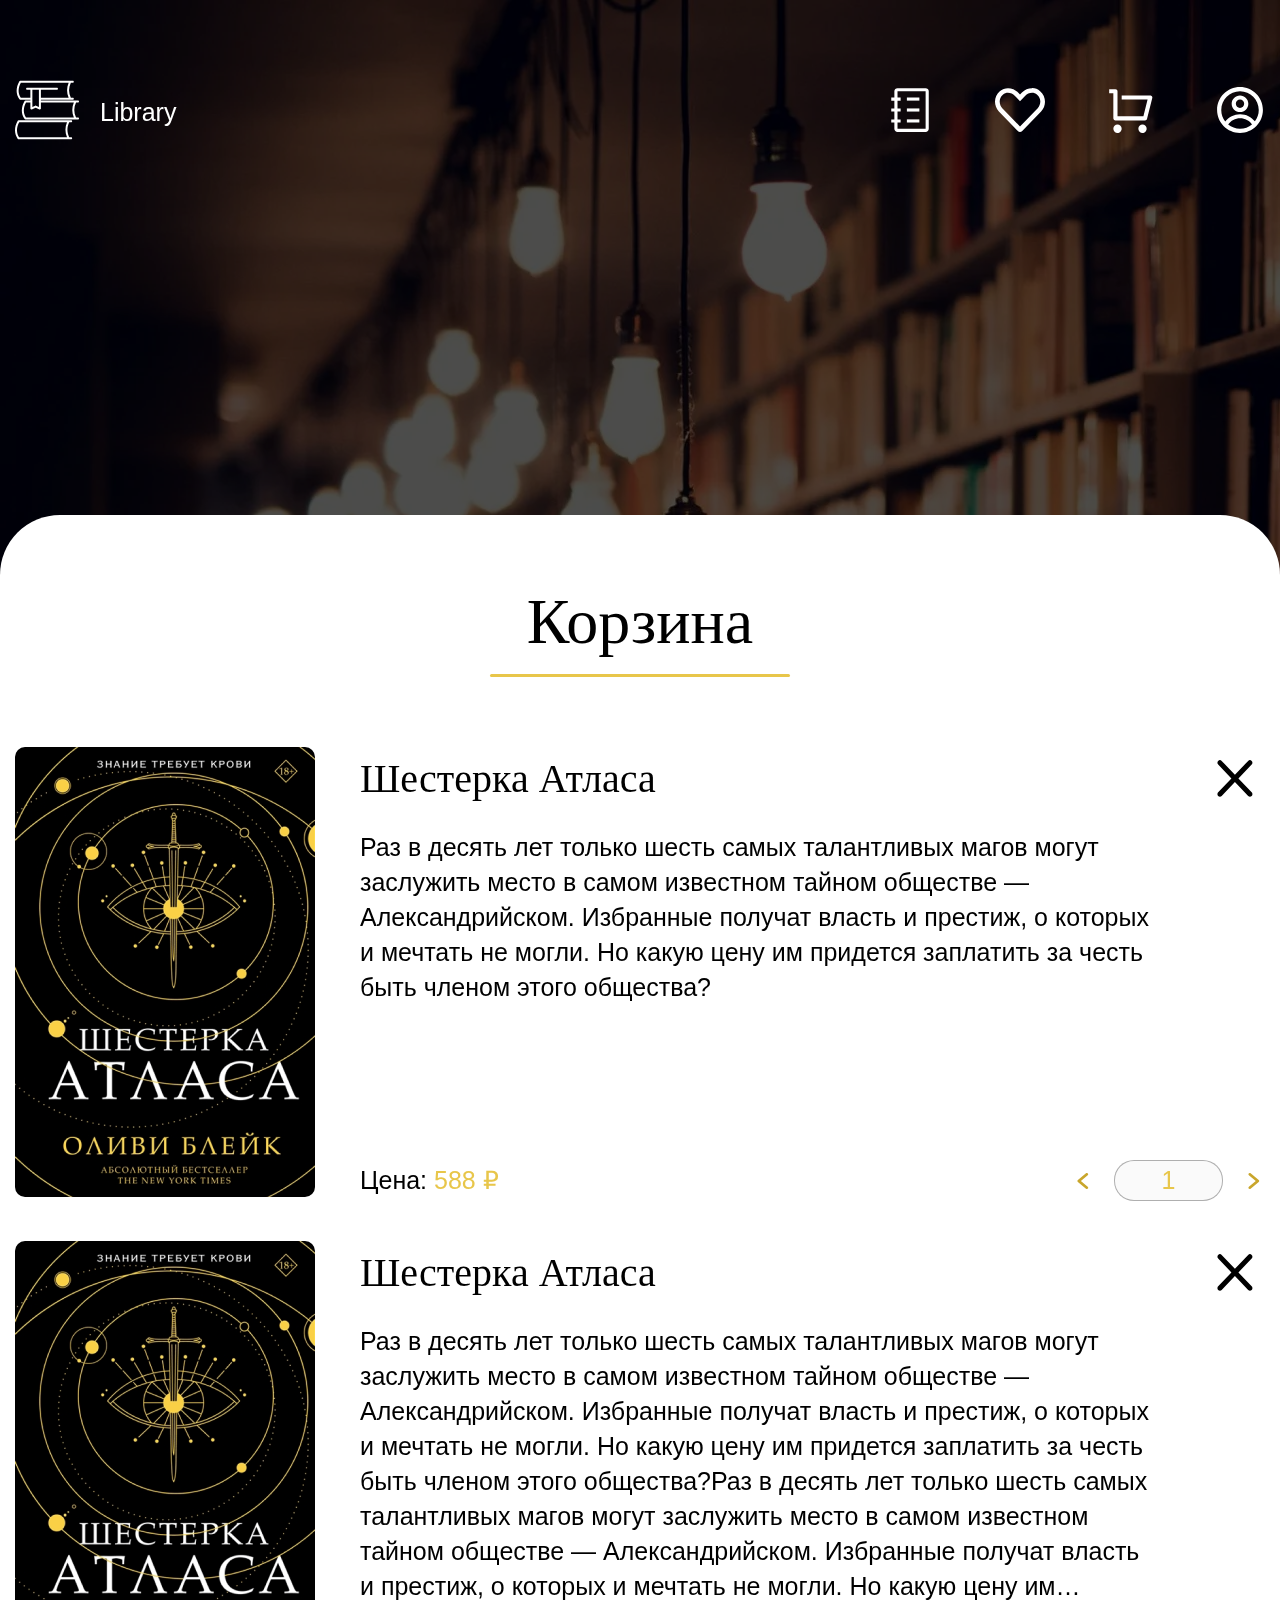
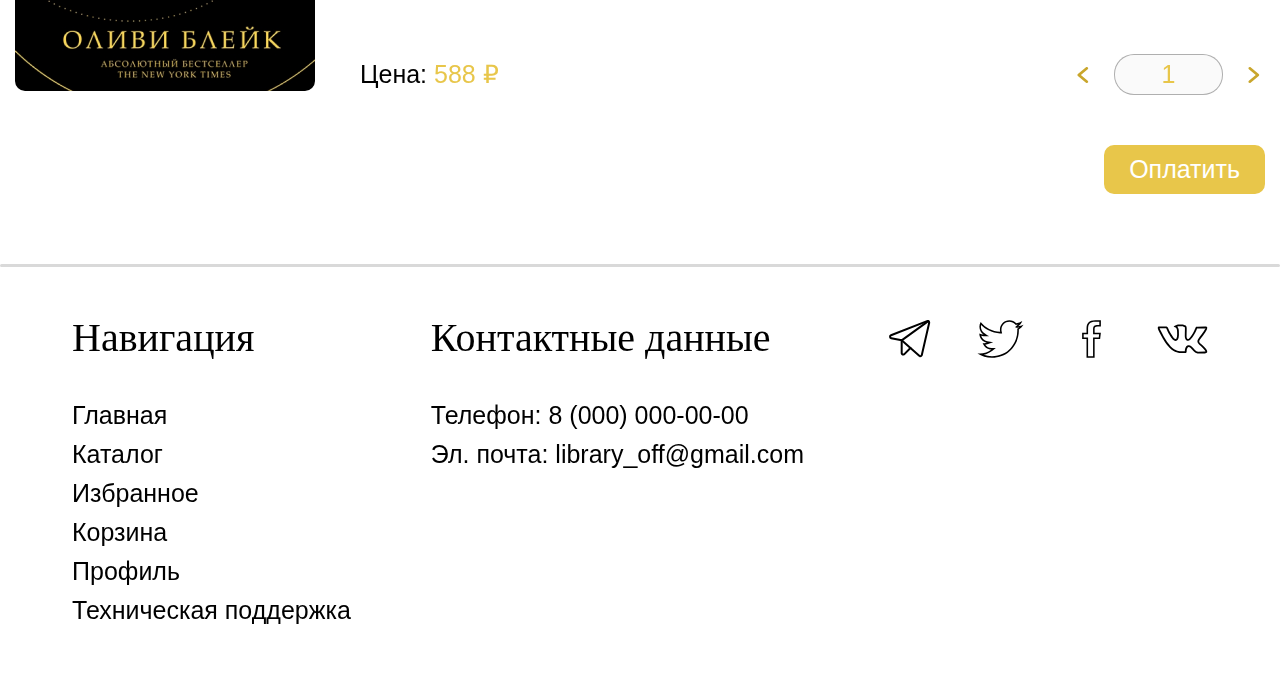
==== cart.html @ 10ec5bc6 "cart page completed" ====
<!doctype html>
<html lang="ru">
<head>
  <meta charset="UTF-8">
  <meta name="viewport"
        content="width=device-width, user-scalable=no, initial-scale=1.0, maximum-scale=1.0, minimum-scale=1.0">
  <meta http-equiv="X-UA-Compatible" content="ie=edge">
  <link rel="stylesheet" href="styles/global.css">
  <link rel="stylesheet" href="styles/pages/cart.css">
  <script src="scripts/quantity.js" defer></script>
  <script src="scripts/input-element.js" defer></script>
  <script src="scripts/popup.js" defer></script>
  <title>Библиотека - Корзина</title>
</head>
<body>
<div class="wrapper">
  <div class="popup" data-popup id="payment-confirm">
    <div class="popup-content" data-popup-content>
      <form action="cart.html" class="cart-payment-form _form" data-form>
        <h2 class="cart-payment-form__title _form-title">Код подтверждения</h2>
        <div class="cart-payment-form-inputs _form-inputs">
          <div class="input-element" data-input-element>
            <div class="input-element-input">
              <label for="confirm-cod">Код подтверждения</label>
              <input type="text" id="confirm-cod" name="confirm-cod" required
                     pattern="\d{6,6}" data-input-element-input
                     title="Код подтверждения (код состоит из 6 цифр)">
            </div>
          </div>

        </div>

        <div class="cart-payment-form-controls _form-controls">
          <button type="submit" class="_yellow-button" title="Оплатить">Оплатить</button>
        </div>
      </form>
    </div>
  </div>
  <div class="popup" data-popup id="payment">
    <div class="popup-content" data-popup-content>
      <form action="cart.html" class="cart-payment-form _form" data-form>
        <h2 class="cart-payment-form__title _form-title">Оплата</h2>
        <div class="cart-payment-form-inputs _form-inputs">
          <div class="input-element" data-input-element>
            <div class="input-element-input">
              <label for="cart-number">Номер карты</label>
              <input type="text" id="cart-number" name="cart-number" required
                     pattern="\d{4,4}\s\d{4,4}\s\d{4,4}\s\d{4,4}" data-input-element-input
                     title="Номер карты (формат 1234 1234 1234 1234)">
            </div>
          </div>
          <div class="_form-inputs-group">
            <div class="input-element" data-input-element>
              <div class="input-element-input">
                <label for="CVV/CVC">CVV</label>
                <input type="text" id="CVV/CVC" pattern="\d{3,3}" required name="CVV/CVC" data-input-element-input
                       title="CVV (код состоит из 3 цифр)">
              </div>
            </div>
            <div class="input-element" data-input-element>
              <div class="input-element-input">
                <label for="expires-date">ММ/ГГ</label>
                <input type="text" id="expires-date" pattern="\d{2,2}\/\d{2,4}" required name="expires-date"
                       data-input-element-input title="ММ/ГГ">
              </div>
            </div>
          </div>
        </div>
        <div class="cart-payment-form-checkboxes _form-checkboxes">
          <div class="checkbox-element">
            <label for="save-payment-data" class="checkbox-element-label" title="Сохранить данные карты">
              <input type="checkbox" id="save-payment-data" name="save-payment-data">
              <span class="checkbox-element-icon">
                    <svg width="20" height="20" viewBox="0 0 20 20" fill="none" xmlns="http://www.w3.org/2000/svg"><path
                      d="M16.6666 5L7.49992 14.1667L3.33325 10" stroke="white" stroke-width="2" stroke-linecap="round"
                      stroke-linejoin="round"/>
                    </svg>
                  </span>
              <i>Сохранить данные карты</i>
            </label>
          </div>
        </div>
        <div class="cart-payment-form-controls _form-controls">
          <button type="button" class="_yellow-button" title="Оплатить" data-popup-button="payment-confirm">Оплатить
          </button>
        </div>
      </form>
    </div>
  </div>
  <div class="responsive-background-image">
    <picture>
      <source srcset="assets/img/background-image.webp" type="image/webp"></source>
      <img src="assets/img/background-image.jpg" alt="Фоновое изображение">
    </picture>
  </div>
  <header class="header">
    <div class="header__wrapper _container">
      <a href="index.html" class="header-logo" title="Вернуться на главную">
        <div class="header-logo__icon">
          <svg width="64" height="60" viewBox="0 0 64 60" fill="none" xmlns="http://www.w3.org/2000/svg">
            <path
              d="M62.9994 37.4741H61.0426C58.6896 32.4301 58.6893 27.5068 61.0426 22.4282H62.9994C63.5521 22.4282 63.9994 21.9804 63.9994 21.4282C63.9994 20.8759 63.5521 20.4282 62.9994 20.4282H25.8978V19.685H57.8031C58.3558 19.685 58.8031 19.2373 58.8031 18.685C58.8031 18.1328 58.3558 17.685 57.8031 17.685H55.8463C53.493 12.6413 53.494 7.71854 55.8466 2.63864H57.8031C58.3558 2.63864 58.8031 2.19094 58.8031 1.63864C58.8031 1.08644 58.3558 0.638641 57.8031 0.638641H5.24449C4.88119 0.638641 4.54629 0.835941 4.36949 1.15384C0.736694 7.70894 0.752294 13.7949 4.41441 19.2431C4.59999 19.5195 4.91149 19.685 5.24449 19.685H15.3744V20.4282H10.4408C10.0775 20.4282 9.74259 20.6254 9.56579 20.9433C5.93199 27.498 5.94759 33.5839 9.61069 39.0322C9.79629 39.3085 10.1078 39.4741 10.4408 39.4741H62.9994C63.5521 39.4741 63.9994 39.0263 63.9994 38.4741C63.9994 37.9218 63.5521 37.4741 62.9994 37.4741ZM17.3744 9.64354H23.8978V26.9794L21.0492 25.6879C20.7855 25.5688 20.4867 25.5688 20.223 25.6879L17.3744 26.9794V9.64354ZM5.78749 17.685C2.91249 13.1084 2.93009 8.17624 5.84119 2.63864H53.663C51.578 7.65034 51.5768 12.7028 53.66 17.685H25.8978V9.64354H41.9437C42.4965 9.64354 42.9437 9.19584 42.9437 8.64354C42.9437 8.09134 42.4965 7.64354 41.9437 7.64354H12.1127C11.5599 7.64354 11.1127 8.09134 11.1127 8.64354C11.1127 9.19584 11.5599 9.64354 12.1127 9.64354H15.3744V17.685H5.78749ZM11.0375 22.4282H15.3744V28.5307C15.3744 28.8706 15.5472 29.187 15.8324 29.371C16.1185 29.5556 16.4789 29.5825 16.7875 29.4414L20.6361 27.6967L24.4847 29.4414C24.6166 29.5014 24.7572 29.5307 24.8978 29.5307C25.0873 29.5307 25.2758 29.477 25.4398 29.371C25.725 29.187 25.8978 28.8706 25.8978 28.5307V22.4282H58.859C56.7733 27.4389 56.7728 32.4912 58.8566 37.4741H10.9828C8.10779 32.8974 8.12541 27.9658 11.0375 22.4282Z"
              fill="white"/>
            <path
              d="M54.192 42.3154H56.1488C56.7015 42.3154 57.1488 41.8676 57.1488 41.3154C57.1488 40.7631 56.7015 40.3154 56.1488 40.3154H3.59019C3.22689 40.3154 2.89199 40.5126 2.71519 40.8305C-0.919511 47.3852 -0.903911 53.4711 2.76009 58.9194C2.94669 59.1958 3.25719 59.3613 3.59019 59.3613H56.1488C56.7015 59.3613 57.1488 58.9135 57.1488 58.3613C57.1488 57.809 56.7015 57.3613 56.1488 57.3613H54.192C51.839 52.3168 51.8388 47.394 54.192 42.3154ZM4.13219 57.3613C1.25619 52.7846 1.27379 47.8525 4.18689 42.3154H52.0084C49.9227 47.3261 49.9225 52.3781 52.006 57.3613H4.13219Z"
              fill="white"/>
          </svg>
        </div>
        <span>Library</span>
      </a>
      <nav class="header-nav">
        <ul class="header-nav-list">
          <li class="header-nav-list-item">
            <a href="catalog.html" class="header-nav-list-item-link" title="Каталог">
              <svg width="50" height="50" viewBox="0 0 50 50" fill="none" xmlns="http://www.w3.org/2000/svg">
                <g clip-path="url(#clip0_53_85)">
                  <path
                    d="M40.625 3.125H12.5C11.6712 3.125 10.8763 3.45424 10.2903 4.04029C9.70424 4.62634 9.375 5.4212 9.375 6.25V12.5H6.25V15.625H9.375V23.4375H6.25V26.5625H9.375V34.375H6.25V37.5H9.375V43.75C9.375 44.5788 9.70424 45.3737 10.2903 45.9597C10.8763 46.5458 11.6712 46.875 12.5 46.875H40.625C41.4538 46.875 42.2487 46.5458 42.8347 45.9597C43.4208 45.3737 43.75 44.5788 43.75 43.75V6.25C43.75 5.4212 43.4208 4.62634 42.8347 4.04029C42.2487 3.45424 41.4538 3.125 40.625 3.125ZM40.625 43.75H12.5V37.5H15.625V34.375H12.5V26.5625H15.625V23.4375H12.5V15.625H15.625V12.5H12.5V6.25H40.625V43.75Z"
                    fill="white"/>
                  <path d="M34.375 12.5H21.875V15.625H34.375V12.5Z" fill="white"/>
                  <path d="M34.375 23.4375H21.875V26.5625H34.375V23.4375Z" fill="white"/>
                  <path d="M34.375 34.375H21.875V37.5H34.375V34.375Z" fill="white"/>
                </g>
                <defs>
                  <clipPath id="clip0_53_85">
                    <rect width="50" height="50" fill="white"/>
                  </clipPath>
                </defs>
              </svg>
            </a>
            <div class="header-nav-list-item-title">Каталог</div>
          </li>
          <li class="header-nav-list-item">
            <a href="favorite.html" class="header-nav-list-item-link" title="Избранное">
              <svg width="50" height="50" viewBox="0 0 50 50" fill="none" xmlns="http://www.w3.org/2000/svg">
                <g clip-path="url(#clip0_54_91)">
                  <path
                    d="M45.127 6.13868C42.8516 4.09375 39.9317 3.03711 36.9824 3.125C33.3213 3.125 29.626 4.62891 26.9238 7.41993L25 9.39942L23.0762 7.41993C20.3711 4.62891 16.6797 3.125 13.0176 3.125C10.0684 3.125 7.15139 4.09473 4.78908 6.13868C-1.27928 11.3916 -1.58299 20.7578 3.88771 26.4121L22.7549 45.9141C23.3789 46.5527 24.1797 46.875 24.9903 46.875C25.8039 46.875 26.6201 46.556 27.2373 45.9176L46.0947 26.4156C51.5821 20.752 51.2793 11.3867 45.127 6.13868ZM42.7344 23.1543L25 41.4941L7.25978 23.1543C4.11135 19.9023 3.36525 13.4863 7.85744 9.68262C11.7539 6.30958 17.0947 7.97364 19.7129 10.6758L25.0029 16.1367L30.292 10.6758C32.8721 8.0127 38.2276 6.292 42.1475 9.68262C46.5918 13.5352 45.9473 19.834 42.7344 23.1543Z"
                    fill="white"/>
                </g>
                <defs>
                  <clipPath id="clip0_54_91">
                    <rect width="50" height="50" fill="white"/>
                  </clipPath>
                </defs>
              </svg>
            </a>
            <div class="header-nav-list-item-title">Избранное</div>
          </li>
          <li class="header-nav-list-item">
            <a href="cart.html" class="header-nav-list-item-link" title="Корзина">
              <svg width="50" height="50" viewBox="0 0 50 50" fill="none" xmlns="http://www.w3.org/2000/svg">
                <g clip-path="url(#clip0_53_81)">
                  <path
                    d="M8.33329 33.3333V8.33332H4.16663V4.16666H10.4166C10.9692 4.16666 11.4991 4.38615 11.8898 4.77685C12.2805 5.16755 12.5 5.69746 12.5 6.24999V31.25H38.4125L42.5791 14.5833H16.6666V10.4167H45.25C45.5666 10.4167 45.8792 10.4889 46.1637 10.6278C46.4483 10.7667 46.6975 10.9686 46.8923 11.2183C47.0872 11.468 47.2225 11.7587 47.2881 12.0686C47.3537 12.3784 47.3478 12.6991 47.2708 13.0062L42.0625 33.8396C41.9496 34.2901 41.6894 34.69 41.3233 34.9757C40.9572 35.2614 40.5061 35.4166 40.0416 35.4167H10.4166C9.86409 35.4167 9.33419 35.1972 8.94349 34.8065C8.55279 34.4158 8.33329 33.8859 8.33329 33.3333ZM12.5 47.9167C11.3949 47.9167 10.3351 47.4777 9.55368 46.6963C8.77228 45.9149 8.33329 44.8551 8.33329 43.75C8.33329 42.6449 8.77228 41.5851 9.55368 40.8037C10.3351 40.0223 11.3949 39.5833 12.5 39.5833C13.605 39.5833 14.6648 40.0223 15.4462 40.8037C16.2276 41.5851 16.6666 42.6449 16.6666 43.75C16.6666 44.8551 16.2276 45.9149 15.4462 46.6963C14.6648 47.4777 13.605 47.9167 12.5 47.9167ZM37.5 47.9167C36.3949 47.9167 35.3351 47.4777 34.5537 46.6963C33.7723 45.9149 33.3333 44.8551 33.3333 43.75C33.3333 42.6449 33.7723 41.5851 34.5537 40.8037C35.3351 40.0223 36.3949 39.5833 37.5 39.5833C38.605 39.5833 39.6648 40.0223 40.4462 40.8037C41.2276 41.5851 41.6666 42.6449 41.6666 43.75C41.6666 44.8551 41.2276 45.9149 40.4462 46.6963C39.6648 47.4777 38.605 47.9167 37.5 47.9167Z"
                    fill="white"/>
                </g>
                <defs>
                  <clipPath id="clip0_53_81">
                    <rect width="50" height="50" fill="white"/>
                  </clipPath>
                </defs>
              </svg>

            </a>
            <div class="header-nav-list-item-title">Корзина</div>
          </li>
          <li class="header-nav-list-item">
            <a href="profile.html" class="header-nav-list-item-link" title="Профиль">
              <svg width="50" height="50" viewBox="0 0 50 50" fill="none" xmlns="http://www.w3.org/2000/svg">
                <path fill-rule="evenodd" clip-rule="evenodd"
                      d="M33.3333 18.75C33.3333 23.3523 29.6023 27.0833 25 27.0833C20.3976 27.0833 16.6666 23.3523 16.6666 18.75C16.6666 14.1476 20.3976 10.4167 25 10.4167C29.6023 10.4167 33.3333 14.1476 33.3333 18.75ZM29.1666 18.75C29.1666 21.0512 27.3012 22.9167 25 22.9167C22.6987 22.9167 20.8333 21.0512 20.8333 18.75C20.8333 16.4488 22.6987 14.5833 25 14.5833C27.3012 14.5833 29.1666 16.4488 29.1666 18.75Z"
                      fill="white"/>
                <path fill-rule="evenodd" clip-rule="evenodd"
                      d="M25 2.08334C12.3435 2.08334 2.08337 12.3435 2.08337 25C2.08337 37.6565 12.3435 47.9167 25 47.9167C37.6565 47.9167 47.9167 37.6565 47.9167 25C47.9167 12.3435 37.6565 2.08334 25 2.08334ZM6.25004 25C6.25004 29.3546 7.73452 33.3625 10.225 36.5452C13.651 32.0602 19.0548 29.1667 25.1344 29.1667C31.135 29.1667 36.4775 31.9856 39.9094 36.3715C42.3188 33.2173 43.75 29.2758 43.75 25C43.75 14.6447 35.3555 6.25001 25 6.25001C14.6447 6.25001 6.25004 14.6447 6.25004 25ZM25 43.75C20.5204 43.75 16.4076 42.179 13.1827 39.5579C15.8199 35.7942 20.1897 33.3333 25.1344 33.3333C30.0175 33.3333 34.3402 35.7336 36.9871 39.4186C33.7373 42.1231 29.5586 43.75 25 43.75Z"
                      fill="white"/>
              </svg>
            </a>
            <div class="header-nav-list-item-title">Профиль</div>
          </li>
        </ul>
      </nav>
    </div>
  </header>
  <main class="page-content _margin-top">
    <div class="page-content__wrapper">
      <div class="cart-page">
        <div class="cart-page__wrapper _container">
          <section class="cart _section">
            <h1 class="cart__title _section-title">Корзина</h1>
            <ul class="cart-list">
              <li class="cart-list-item">
                <div class="product-list-item">
                  <div class="product-list-item-img">
                    <a href="cart.html" title="Перейти на страницу продукта">
                      <img src="assets/img/product1.png" alt="Фото продукта">
                    </a>
                  </div>
                  <div class="product-list-item-content">
                    <div class="product-list-item-content-head">
                      <h2 class="product-list-item-content-head-title">Шестерка Атласа</h2>
                      <button class="product-list-item-content-head-button" type="button"
                              title="Удалить продукт из корзины">
                        <svg width="61" height="63" viewBox="0 0 61 63" fill="none" xmlns="http://www.w3.org/2000/svg">
                          <path
                            d="M14.1709 48.9922C14.6709 49.5162 15.1709 49.7782 15.9209 49.7782C16.6709 49.7782 17.1709 49.5162 17.6709 48.9922L30.9209 35.1068L44.1709 48.9922C44.6709 49.5162 45.4209 49.7782 45.9209 49.7782C46.4209 49.7782 47.1709 49.5162 47.6709 48.9922C48.6709 47.9443 48.6709 46.3723 47.6709 45.3244L34.4209 31.439L47.6709 17.5535C48.6709 16.5056 48.6709 14.9336 47.6709 13.8857C46.6709 12.8377 45.1709 12.8377 44.1709 13.8857L30.9209 27.7711L17.6709 13.8857C16.6709 12.8377 15.1709 12.8377 14.1709 13.8857C13.1709 14.9336 13.1709 16.5056 14.1709 17.5535L27.4209 31.439L14.1709 45.3244C13.1709 46.3723 13.1709 47.9443 14.1709 48.9922Z"
                            fill="black"/>
                        </svg>
                      </button>
                    </div>
                    <div class="product-list-item-content-body">
                      <p>Раз в десять лет только шесть самых талантливых магов могут заслужить место в самом известном
                        тайном обществе — Александрийском. Избранные получат власть и престиж, о которых и мечтать не
                        могли. Но какую цену им придется заплатить за честь быть членом этого общества?</p>
                    </div>
                    <div class="product-list-item-content-footer">
                      <div class="product-list-item-content-footer__price">Цена: <span>588 ₽</span></div>
                      <div class="product-list-item-content-footer__control">
                        <div class="quantity" data-quantity>
                          <button class="quantity-button _prev" type="button" title="Назад">
                            <svg width="50" height="50" viewBox="0 0 50 50" fill="none"
                                 xmlns="http://www.w3.org/2000/svg"
                                 data-quantity-prev-button>
                              <path
                                d="M29.4918 24.9988L13.622 38.2228C12.9886 38.7549 12.5918 39.5162 12.5186 40.3402C12.4453 41.1642 12.7016 41.9837 13.2313 42.6191C13.761 43.2545 14.5208 43.6542 15.3446 43.7305C16.1683 43.8069 16.9887 43.5537 17.6261 43.0264L36.3769 27.4007C36.7285 27.107 37.0113 26.7396 37.2053 26.3246C37.3994 25.9096 37.5 25.457 37.5 24.9989C37.5 24.5407 37.3994 24.0881 37.2053 23.6731C37.0113 23.2581 36.7285 22.8908 36.3769 22.597L17.6261 6.97134C16.9889 6.44154 16.1676 6.18632 15.3424 6.26173C14.5172 6.33715 13.7556 6.73704 13.2251 7.37355C12.6945 8.01006 12.4383 8.83114 12.5128 9.65643C12.5872 10.4817 12.9862 11.2437 13.622 11.775L29.4918 24.9988Z"
                                fill="#C9A62C"/>
                            </svg>
                          </button>
                          <input type="number" name="quantity" value="1" min="1" max="10" disabled
                                 data-quantity-input>
                          <button class="quantity-button _next" type="button" title="Вперед" data-quantity-next-button>
                            <svg width="50" height="50" viewBox="0 0 50 50" fill="none"
                                 xmlns="http://www.w3.org/2000/svg">
                              <path
                                d="M29.4918 24.9988L13.622 38.2228C12.9886 38.7549 12.5918 39.5162 12.5186 40.3402C12.4453 41.1642 12.7016 41.9837 13.2313 42.6191C13.761 43.2545 14.5208 43.6542 15.3446 43.7305C16.1683 43.8069 16.9887 43.5537 17.6261 43.0264L36.3769 27.4007C36.7285 27.107 37.0113 26.7396 37.2053 26.3246C37.3994 25.9096 37.5 25.457 37.5 24.9989C37.5 24.5407 37.3994 24.0881 37.2053 23.6731C37.0113 23.2581 36.7285 22.8908 36.3769 22.597L17.6261 6.97134C16.9889 6.44154 16.1676 6.18632 15.3424 6.26173C14.5172 6.33715 13.7556 6.73704 13.2251 7.37355C12.6945 8.01006 12.4383 8.83114 12.5128 9.65643C12.5872 10.4817 12.9862 11.2437 13.622 11.775L29.4918 24.9988Z"
                                fill="#C9A62C"/>
                            </svg>
                          </button>
                        </div>
                      </div>
                    </div>
                  </div>
                </div>
              </li>
              <li class="cart-list-item">
                <div class="product-list-item">
                  <div class="product-list-item-img">
                    <a href="cart.html" title="Перейти на страницу продукта">
                      <img src="assets/img/product1.png" alt="Фото продукта">
                    </a>
                  </div>
                  <div class="product-list-item-content">
                    <div class="product-list-item-content-head">
                      <h2 class="product-list-item-content-head-title">Шестерка Атласа</h2>
                      <button class="product-list-item-content-head-button" type="button"
                              title="Удалить продукт из корзины">
                        <svg width="61" height="63" viewBox="0 0 61 63" fill="none" xmlns="http://www.w3.org/2000/svg">
                          <path
                            d="M14.1709 48.9922C14.6709 49.5162 15.1709 49.7782 15.9209 49.7782C16.6709 49.7782 17.1709 49.5162 17.6709 48.9922L30.9209 35.1068L44.1709 48.9922C44.6709 49.5162 45.4209 49.7782 45.9209 49.7782C46.4209 49.7782 47.1709 49.5162 47.6709 48.9922C48.6709 47.9443 48.6709 46.3723 47.6709 45.3244L34.4209 31.439L47.6709 17.5535C48.6709 16.5056 48.6709 14.9336 47.6709 13.8857C46.6709 12.8377 45.1709 12.8377 44.1709 13.8857L30.9209 27.7711L17.6709 13.8857C16.6709 12.8377 15.1709 12.8377 14.1709 13.8857C13.1709 14.9336 13.1709 16.5056 14.1709 17.5535L27.4209 31.439L14.1709 45.3244C13.1709 46.3723 13.1709 47.9443 14.1709 48.9922Z"
                            fill="black"/>
                        </svg>
                      </button>
                    </div>
                    <div class="product-list-item-content-body">
                      <p>Раз в десять лет только шесть самых талантливых магов могут заслужить место в самом известном
                        тайном обществе — Александрийском. Избранные получат власть и престиж, о которых и мечтать не
                        могли. Но какую цену им придется заплатить за честь быть членом этого общества?Раз в десять лет
                        только шесть самых талантливых магов могут заслужить место в самом известном
                        тайном обществе — Александрийском. Избранные получат власть и престиж, о которых и мечтать не
                        могли. Но какую цену им придется заплатить за честь быть членом этого общества?Раз в десять лет
                        только шесть самых талантливых магов могут заслужить место в самом известном
                        тайном обществе — Александрийском. Избранные получат власть и престиж, о которых и мечтать не
                        могли. Но какую цену им придется заплатить за честь быть членом этого общества?Раз в десять лет
                        только шесть самых талантливых магов могут заслужить место в самом известном
                        тайном обществе — Александрийском. Избранные получат власть и престиж, о которых и мечтать не
                        могли. Но какую цену им придется заплатить за честь быть членом этого общества?Раз в десять лет
                        только шесть самых талантливых магов могут заслужить место в самом известном
                        тайном обществе — Александрийском. Избранные получат власть и престиж, о которых и мечтать не
                        могли. Но какую цену им придется заплатить за честь быть членом этого общества?</p>
                    </div>
                    <div class="product-list-item-content-footer">
                      <div class="product-list-item-content-footer__price">Цена: <span>588 ₽</span></div>
                      <div class="product-list-item-content-footer__control">
                        <div class="quantity" data-quantity>
                          <button class="quantity-button _prev" type="button" title="Назад">
                            <svg width="50" height="50" viewBox="0 0 50 50" fill="none"
                                 xmlns="http://www.w3.org/2000/svg"
                                 data-quantity-prev-button>
                              <path
                                d="M29.4918 24.9988L13.622 38.2228C12.9886 38.7549 12.5918 39.5162 12.5186 40.3402C12.4453 41.1642 12.7016 41.9837 13.2313 42.6191C13.761 43.2545 14.5208 43.6542 15.3446 43.7305C16.1683 43.8069 16.9887 43.5537 17.6261 43.0264L36.3769 27.4007C36.7285 27.107 37.0113 26.7396 37.2053 26.3246C37.3994 25.9096 37.5 25.457 37.5 24.9989C37.5 24.5407 37.3994 24.0881 37.2053 23.6731C37.0113 23.2581 36.7285 22.8908 36.3769 22.597L17.6261 6.97134C16.9889 6.44154 16.1676 6.18632 15.3424 6.26173C14.5172 6.33715 13.7556 6.73704 13.2251 7.37355C12.6945 8.01006 12.4383 8.83114 12.5128 9.65643C12.5872 10.4817 12.9862 11.2437 13.622 11.775L29.4918 24.9988Z"
                                fill="#C9A62C"/>
                            </svg>
                          </button>
                          <input type="number" name="quantity" value="1" min="1" max="10" disabled
                                 data-quantity-input>
                          <button class="quantity-button _next" type="button" title="Вперед" data-quantity-next-button>
                            <svg width="50" height="50" viewBox="0 0 50 50" fill="none"
                                 xmlns="http://www.w3.org/2000/svg">
                              <path
                                d="M29.4918 24.9988L13.622 38.2228C12.9886 38.7549 12.5918 39.5162 12.5186 40.3402C12.4453 41.1642 12.7016 41.9837 13.2313 42.6191C13.761 43.2545 14.5208 43.6542 15.3446 43.7305C16.1683 43.8069 16.9887 43.5537 17.6261 43.0264L36.3769 27.4007C36.7285 27.107 37.0113 26.7396 37.2053 26.3246C37.3994 25.9096 37.5 25.457 37.5 24.9989C37.5 24.5407 37.3994 24.0881 37.2053 23.6731C37.0113 23.2581 36.7285 22.8908 36.3769 22.597L17.6261 6.97134C16.9889 6.44154 16.1676 6.18632 15.3424 6.26173C14.5172 6.33715 13.7556 6.73704 13.2251 7.37355C12.6945 8.01006 12.4383 8.83114 12.5128 9.65643C12.5872 10.4817 12.9862 11.2437 13.622 11.775L29.4918 24.9988Z"
                                fill="#C9A62C"/>
                            </svg>
                          </button>
                        </div>
                      </div>
                    </div>
                  </div>
                </div>
              </li>
            </ul>
            <div class="cart__button">
              <button class="_yellow-button" type="button" title="Оплатить" data-popup-button="payment">Оплатить
              </button>
            </div>
          </section>
        </div>
      </div>
    </div>
    <footer class="footer">
      <div class="footer__wrapper _container">
        <nav class="footer-nav">
          <div class="footer-nav-menu">
            <h3 class="footer-nav-menu__title">Навигация</h3>
            <ul class="footer-nav-menu-list">
              <li class="footer-nav-menu-list-item">
                <a href="index.html" title="Главная">Главная</a>
              </li>
              <li class="footer-nav-menu-list-item">
                <a href="catalog.html" title="Каталог">Каталог</a>
              </li>
              <li class="footer-nav-menu-list-item">
                <a href="favorite.html" title="Избранное">Избранное</a>
              </li>
              <li class="footer-nav-menu-list-item">
                <a href="cart.html" title="Корзина">Корзина</a>
              </li>
              <li class="footer-nav-menu-list-item">
                <a href="profile.html" title="Профиль">Профиль</a>
              </li>
              <li class="footer-nav-menu-list-item">
                <a href="support.html" title="Техническая поддержка">Техническая поддержка</a>
              </li>
            </ul>
          </div>
          <div class="footer-nav-menu">
            <h3 class="footer-nav-menu__title">Контактные данные</h3>
            <ul class="footer-nav-menu-list">
              <li class="footer-nav-menu-list-item">
                <span>Телефон:</span>
                <a href="tel:80000000000" title="8 (000) 000-00-00">8 (000) 000-00-00</a>
              </li>
              <li class="footer-nav-menu-list-item">
                <span>Эл. почта:</span>
                <a href="mailto:library_off@gmail.com" title="library_off@gmail.com">library_off@gmail.com</a>
              </li>
            </ul>
          </div>
          <div class="footer-nav-menu _social">
            <ul class="footer-nav-menu-list">
              <li class="footer-nav-menu-list-item">
                <a href="index.html" rel="noopener" target="_blank" title="Telegram">
                  <svg width="51" height="50" viewBox="0 0 51 50" fill="none" xmlns="http://www.w3.org/2000/svg">
                    <g clip-path="url(#clip0_69_328)">
                      <path
                        d="M17.6875 26.3478L35.2461 41.7971C35.449 41.9767 35.6952 42.1005 35.9604 42.1562C36.2256 42.212 36.5008 42.1978 36.7589 42.115C37.0169 42.0323 37.249 41.8838 37.4324 41.6843C37.6158 41.4847 37.7441 41.2409 37.8047 40.9767L45.1485 8.90643C45.21 8.63024 45.1955 8.34251 45.1063 8.07396C45.0171 7.80541 44.8567 7.56612 44.6421 7.38163C44.4275 7.19715 44.1669 7.07439 43.888 7.02647C43.6091 6.97855 43.3225 7.00727 43.0586 7.10955L7.00393 21.2697C5.55862 21.8361 5.75393 23.9455 7.27737 24.258L17.6875 26.3478Z"
                        stroke="black" stroke-width="2" stroke-linecap="round" stroke-linejoin="round"/>
                      <path d="M17.6875 26.3477L44.2695 7.14844" stroke="black" stroke-width="2"
                            stroke-linecap="round"
                            stroke-linejoin="round"/>
                      <path
                        d="M26.457 34.0625L20.3633 40.1563C20.1459 40.377 19.8678 40.5281 19.5643 40.5905C19.2608 40.6528 18.9456 40.6235 18.6588 40.5062C18.372 40.389 18.1265 40.1891 17.9536 39.9321C17.7806 39.675 17.688 39.3723 17.6875 39.0625V26.3477"
                        stroke="black" stroke-width="2" stroke-linecap="round" stroke-linejoin="round"/>
                    </g>
                    <defs>
                      <clipPath id="clip0_69_328">
                        <rect width="50" height="50" fill="white" transform="translate(0.5)"/>
                      </clipPath>
                    </defs>
                  </svg>
                </a>
              </li>
              <li class="footer-nav-menu-list-item">
                <a href="index.html" rel="noopener" target="_blank" title="Twitter">
                  <svg width="51" height="50" viewBox="0 0 51 50" fill="none" xmlns="http://www.w3.org/2000/svg">
                    <path
                      d="M34.3672 7.8125C36.5449 7.8125 38.6445 8.7207 40.1289 10.3125L40.7246 10.9473L41.5742 10.7812C42.0137 10.6934 42.4434 10.5957 42.873 10.4785C42.7754 10.6152 42.3164 11.0742 41.7988 11.5332C41.3594 11.9238 40.0605 13.1445 40.0605 13.1445C40.0605 13.1445 41.3301 13.5449 42.1211 13.6328C42.9121 13.7207 43.8203 13.5742 43.9668 13.5547C43.6934 13.7793 43.2051 14.1211 42.9121 14.3262L42.2285 14.8242L42.2676 15.6641C42.2871 16.0352 42.2969 16.4258 42.2969 16.8164C42.2969 19.7656 41.7207 22.8516 40.6367 25.752C39.4941 28.7988 37.8535 31.5527 35.7539 33.9355C33.5078 36.4844 30.8516 38.4766 27.834 39.873C24.5332 41.4062 20.8711 42.1777 16.9453 42.1777C14.123 42.1777 11.3398 41.709 8.69336 40.791C9.66016 40.6055 10.6074 40.3418 11.5352 40.0195C13.6543 39.2773 15.627 38.1934 17.4043 36.7969L20.8516 34.0918L16.4668 34.0137C13.918 33.9648 11.6133 32.7051 10.1875 30.7031C10.9004 30.6543 11.6035 30.5273 12.2871 30.3418L18.2148 28.3691L12.1895 27.3047C9.29883 26.7285 7.0332 24.5801 6.20313 21.8555C6.96484 22.0508 7.70703 22.1289 8.53711 22.1777C8.53711 22.1777 11.6426 22.3145 13.9863 22.168C12.7168 21.5625 9.45508 19.3164 9.45508 19.3164C7.25781 17.8418 5.93945 15.3906 5.93945 12.7344C5.93945 12.1094 6.01758 11.4844 6.1543 10.8789C8.29297 13.0664 10.7441 14.8926 13.4883 16.2988C17.1016 18.1641 20.998 19.209 25.0703 19.4141L27.1406 19.5215L26.6719 17.5C26.5352 16.9238 26.4668 16.3184 26.4668 15.6934C26.4668 11.3574 30.0117 7.8125 34.3672 7.8125ZM34.3672 6.25C29.1426 6.25 24.9141 10.4883 24.9141 15.7129C24.9141 16.4551 24.9922 17.1777 25.1582 17.8711C17.2969 17.4805 10.3242 13.7109 5.66602 7.97852C4.85547 9.375 4.38672 11.0059 4.38672 12.7344C4.38672 16.0156 6.05664 18.916 8.5957 20.6152C7.04297 20.5762 5.57812 20.1465 4.30859 19.4336C4.30859 19.4727 4.30859 19.5117 4.30859 19.5508C4.30859 24.1406 7.57031 27.959 11.8965 28.8281C11.1055 29.043 10.2656 29.1602 9.40625 29.1602C8.80078 29.1602 8.20508 29.1016 7.62891 28.9844C8.83008 32.7441 12.3262 35.4785 16.4668 35.5566C13.2344 38.0957 9.15234 39.6094 4.71875 39.6094C3.95703 39.6094 3.20508 39.5605 2.46289 39.4727C6.64258 42.1875 11.6133 43.75 16.9453 43.75C34.3477 43.75 43.8594 29.3262 43.8594 16.8164C43.8594 16.4062 43.8496 15.9961 43.8301 15.5957C45.6758 14.2578 47.2773 12.5977 48.5469 10.6934C46.8477 11.4453 45.0312 11.9531 43.1172 12.1875C45.0703 11.0156 46.5742 9.16016 47.2773 6.95312C45.4512 8.03711 43.4297 8.82812 41.2715 9.24805C39.543 7.40234 37.082 6.25 34.3672 6.25Z"
                      fill="black"/>
                  </svg>
                </a>
              </li>
              <li class="footer-nav-menu-list-item">
                <a href="index.html" rel="noopener" target="_blank" title="Facebook">
                  <svg width="51" height="50" viewBox="0 0 51 50" fill="none" xmlns="http://www.w3.org/2000/svg">
                    <path
                      d="M28.625 18.75V15.0293C28.625 13.3496 28.9961 12.5 31.6035 12.5H34.875V6.25H29.416C22.7266 6.25 20.5195 9.31641 20.5195 14.5801V18.75H16.125V25H20.5195V43.75H28.625V25H34.1328L34.875 18.75H28.625ZM32.7461 23.4375H28.7324H27.0625V24.9512V42.1875H22.082V24.9512V23.4375H20.627H17.6875V20.3125H20.627H22.082V18.7012V14.5801C22.082 12.1875 22.6094 10.5566 23.5957 9.52148C24.6895 8.34961 26.6328 7.8125 29.416 7.8125H33.3125V10.9375H31.6035C30.4316 10.9375 28.918 11.0449 27.9805 12.0801C27.1895 12.959 27.0625 14.043 27.0625 15.0195V18.6914V20.3125H28.7324H33.1172L32.7461 23.4375Z"
                      fill="black"/>
                  </svg>
                </a>
              </li>
              <li class="footer-nav-menu-list-item">
                <a href="index.html" rel="noopener" target="_blank" title="Vk">
                  <svg width="51" height="50" viewBox="0 0 51 50" fill="none" xmlns="http://www.w3.org/2000/svg">
                    <g clip-path="url(#clip0_69_317)">
                      <path
                        d="M41.1229 39.5207C40.5687 39.5207 39.4458 39.3894 38.1375 38.504C37.15 37.8311 36.1958 36.754 35.2729 35.7103C33.8708 34.1248 32.5291 32.6561 31.45 32.9957C29.9791 33.4603 29.6291 36.1811 29.65 37.5561C29.6479 37.6915 29.6166 38.2353 29.25 38.6269C28.975 38.9019 28.6062 39.0103 27.9104 39.0311L24.8208 39.0373C24.8229 39.0394 24.6729 39.0478 24.425 39.0478C22.8604 39.0478 17.375 38.6561 12.4937 33.629C6.20414 27.1561 0.641638 14.3665 0.585388 14.2373L0.729138 12.9144C0.739555 12.9082 0.749972 12.8998 0.758305 12.8936L1.08122 12.7332C1.48747 12.5915 1.96039 12.5811 2.07705 12.5811L9.05622 12.5373C9.24789 12.5561 9.89372 12.6769 10.3458 12.9936C10.7458 13.2936 10.9687 13.8019 10.9791 13.8248C11.0021 13.8811 12.1416 16.7353 13.6708 19.329C16.4125 24.0186 17.8687 25.6103 19.0521 24.9832C19.7875 24.5873 20.3979 22.2186 20.0916 17.8311C20.1 16.9332 19.9583 15.1603 19.3458 14.3519C18.9625 13.8332 18.3958 13.5311 17.9896 13.3686L16.6312 12.8269L17.7333 11.8686C17.8937 11.729 18.0625 11.6144 18.2333 11.529C19.1729 11.0769 20.6166 10.479 22.3854 10.479H24.8291C26.075 10.479 26.7479 10.7644 27.2875 10.9936C27.5333 11.0957 27.7479 11.1873 27.9771 11.2436C29.8854 11.6936 29.8166 13.4686 29.6916 16.6894C29.6541 17.6478 29.6104 18.7394 29.6104 19.9707C29.6104 20.2478 29.6021 20.5436 29.5937 20.8457C29.55 22.4019 29.4958 24.3061 30.5666 24.9915C31.1666 25.3644 32.4916 24.9665 35.7958 19.4123C37.3708 16.754 38.525 13.729 38.5354 13.6998C38.5666 13.6269 38.8208 13.0748 39.2041 12.8353C39.4583 12.679 39.7625 12.6478 39.975 12.6478L40.2541 12.6623L47.7916 12.604C47.7875 12.6019 48.0208 12.579 48.3333 12.579C49.4 12.579 49.8729 12.8353 49.9937 12.9123L50.2375 13.0707L50.3437 13.3436C50.7479 14.4144 49.4312 16.9623 46.4229 20.9186C45.7771 21.7644 45.2104 22.4957 44.7146 23.1311C41.3479 27.4436 41.3479 27.4436 44.9979 30.7915C48.1771 33.704 49.4687 35.5165 49.9916 36.5228C50.4229 37.2186 50.5291 37.8498 50.2812 38.3436C49.8041 39.2686 48.2583 39.3915 48.1937 39.3978L41.3375 39.5103C41.3479 39.5123 41.2562 39.5207 41.1229 39.5207ZM31.7937 31.1582C33.6312 31.1582 35.0125 32.7186 36.6125 34.5248C37.4625 35.4873 38.3416 36.479 39.1437 37.0228C40.1166 37.6811 40.9062 37.7353 41.125 37.7353V38.6269L41.1979 37.7311L48.1146 37.6144C48.2291 37.604 48.3791 37.5686 48.5104 37.5248C48.4916 37.4853 48.4666 37.4457 48.4396 37.3978C48.0354 36.6248 46.9354 34.9873 43.7937 32.104C39.4271 28.1019 39.3771 27.0644 43.3083 22.0311C43.8041 21.3998 44.3666 20.6769 45.0041 19.8373C47.3708 16.7228 48.1958 15.1123 48.4833 14.3644C48.25 14.3582 47.9625 14.3769 47.9187 14.3811L40.2083 14.4436L40.1229 14.4394C39.9541 14.9707 38.8229 17.7998 37.3312 20.3228C33.9083 26.0686 32.2208 26.8623 30.9041 26.8644C30.4354 26.8644 30.0021 26.7394 29.6146 26.4978C27.6854 25.2603 27.7562 22.6936 27.8083 20.8186C27.8187 20.5082 27.8271 20.229 27.8271 19.9665C27.8271 18.7082 27.8708 17.5936 27.9083 16.6144C28.0354 13.4082 27.9062 13.0561 27.5666 12.9769C27.2437 12.8978 26.9333 12.779 26.5958 12.6353C26.1208 12.4332 25.7146 12.2603 24.8291 12.2603H22.3854C21.5687 12.2603 20.8229 12.429 20.1916 12.6436C20.4 12.8269 20.5979 13.0394 20.775 13.2811C21.8583 14.7103 21.8812 17.279 21.875 17.779C22.2187 22.6832 21.5521 25.6582 19.8958 26.5519C19.4729 26.7769 19.0271 26.8915 18.5666 26.8915C16.6666 26.8915 15.0416 25.2082 12.1333 20.2269C10.5083 17.4748 9.34164 14.5269 9.32914 14.4978C9.25414 14.4103 9.02289 14.3311 8.90205 14.3082L2.59789 14.3603C3.93747 17.2832 8.65205 27.1165 13.7729 32.3894C18.1687 36.9123 23.0375 37.2644 24.425 37.2644C24.6125 37.2644 24.7291 37.2561 24.7583 37.254L27.8666 37.2498C27.8875 35.9727 28.1854 32.1519 30.9125 31.2957C31.1937 31.204 31.4916 31.1582 31.7937 31.1582Z"
                        fill="black"/>
                    </g>
                    <defs>
                      <clipPath id="clip0_69_317">
                        <rect width="50" height="50" fill="white" transform="translate(0.5)"/>
                      </clipPath>
                    </defs>
                  </svg>
                </a>
              </li>
            </ul>
          </div>
        </nav>
      </div>
    </footer>
  </main>
</div>
</body>
</html>
---- styles/global.css ----
@import './var.css';
@import './lib.css';
@import './components/footer.css';
@import './components/header.css';
@import './components/burger-menu.css';


body {
  --scrollbar-width: 17px;

  font-family: var(--primary-text-font-family);
  font-size: var(--primary-text-font-family);

  min-height: 100vh;

  overflow-x: hidden;
  /*overflow: hidden;*/
}

body._lock-scroll {
  padding-right: var(--scrollbar-width);
  overflow: hidden;
}

.wrapper {
  width: 100%;
  height: 100%;

  min-height: inherit;

  display: flex;
  flex-direction: column;
}

.responsive-background-image {
  position: fixed;
  top: 0;
  left: 0;
  z-index: -1;

  min-width: 100vw;
  min-height: 100vh;

  background-color: hsl(var(--base-default-color), 10%);

  /*background-image: url('../assets/img/background-image.jpg');*/
  /*background-position: left -370px;*/
  /*background-position: left top;*/

  /*background-repeat: no-repeat;*/
}

.responsive-background-image img {
  max-width: none;
}

.responsive-background-image:before {
  content: '';

  position: fixed;
  top: 0;
  left: 0;
  z-index: 1;

  width: 100%;
  height: 100%;

  background-color: hsla(var(--black-color-hsl), .70);
}

.page-content {
  display: flex;
  flex-direction: column;

  background-color: hsl(var(--white-color-hsl));

  border-radius: 60px 60px 0 0;
}

.page-content._margin-top {
  margin-top: 330px;
}

.page-content__wrapper {


  padding: 70px 0;
}

._translate-top .page-content__wrapper {
  margin-top: -150px;
}

._container {
  width: 100%;
  max-width: var(--container-max-width);

  margin: 0 auto;
  padding-left: var(--container-padding);
  padding-right: var(--container-padding);
}

._section {
  display: flex;
  flex-direction: column;
  align-items: center;
}

._section-title {
  display: flex;
  flex-direction: column;
  align-items: center;

  gap: 15px;

  font-family: var(--primary-title-font-family);
  font-size: var(--primary-title-font-size);

  margin-bottom: 70px;
}

._section-title:after {
  content: '';

  display: inline-block;

  width: 300px;
  height: 3px;

  border-radius: 100px;

  background-color: hsl(var(--primary-yellow-color-hsl));
}

._yellow-button {
  color: hsl(var(--white-color-hsl));
  background-color: hsl(var(--primary-yellow-color-hsl));
  border: none;

  cursor: pointer;

  padding: 10px 25px;

  font-size: var(--secondary-text-font-size);

  border-radius: var(--primary-border-radius);

  transition: background-color 100ms ease;
}

._yellow-button:focus {
  outline: var(--primary-white-outline);

  background-color: hsl(var(--base-primary-yellow-color), 50%);
}

._yellow-button:active {
  background-color: hsl(var(--base-primary-yellow-color), 45%);
}

._white-button {
  color: hsl(var(--black-color-hsl));
  background-color: hsl(var(--white-color-hsl));
  border: none;

  cursor: pointer;

  padding: 10px 25px;

  border-radius: var(--primary-border-radius);

  transition: background-color 100ms ease;
}

._white-button:focus {
  outline: var(--primary-yellow-outline);

  background-color: hsl(var(--base-default-color), 95%);
}

._white-button:active {
  background-color: hsl(var(--base-default-color), 90%);
}

._transparent-text-button {
  cursor: pointer;
  border: none;
  background-color: transparent;

  padding: 10px 25px;

  border-radius: var(--primary-border-radius);

  font-size: var(--secondary-text-font-size);

  transition: background-color 200ms ease;
}

._transparent-text-button:focus {
  background-color: hsla(var(--primary-yellow-color-hsl), .25);
}

@media screen and (min-width: 992px) {
  ._transparent-text-button:hover {
    background-color: hsla(var(--primary-yellow-color-hsl), .25);
  }
}

._transparent-text-button:active {
  background-color: hsla(var(--primary-yellow-color-hsl), .6);
}
---- styles/pages/cart.css ----
@import '../components/popup.css';
@import '../components/form.css';
@import '../components/quantity.css';
@import '../components/product-list-item.css';
@import '../components/input-element.css';
@import '../components/checkbox-element.css';

.cart-list {
  display: flex;
  flex-direction: column;
  gap: 40px;

  width: 100%;
}

.quantity input {
  font-size: var(--secondary-text-font-size);
}

.quantity-button svg {
  width: 40px;
  height: 40px;
}

.cart__button {
  width: 100%;

  text-align: right;

  margin-top: 50px;
}
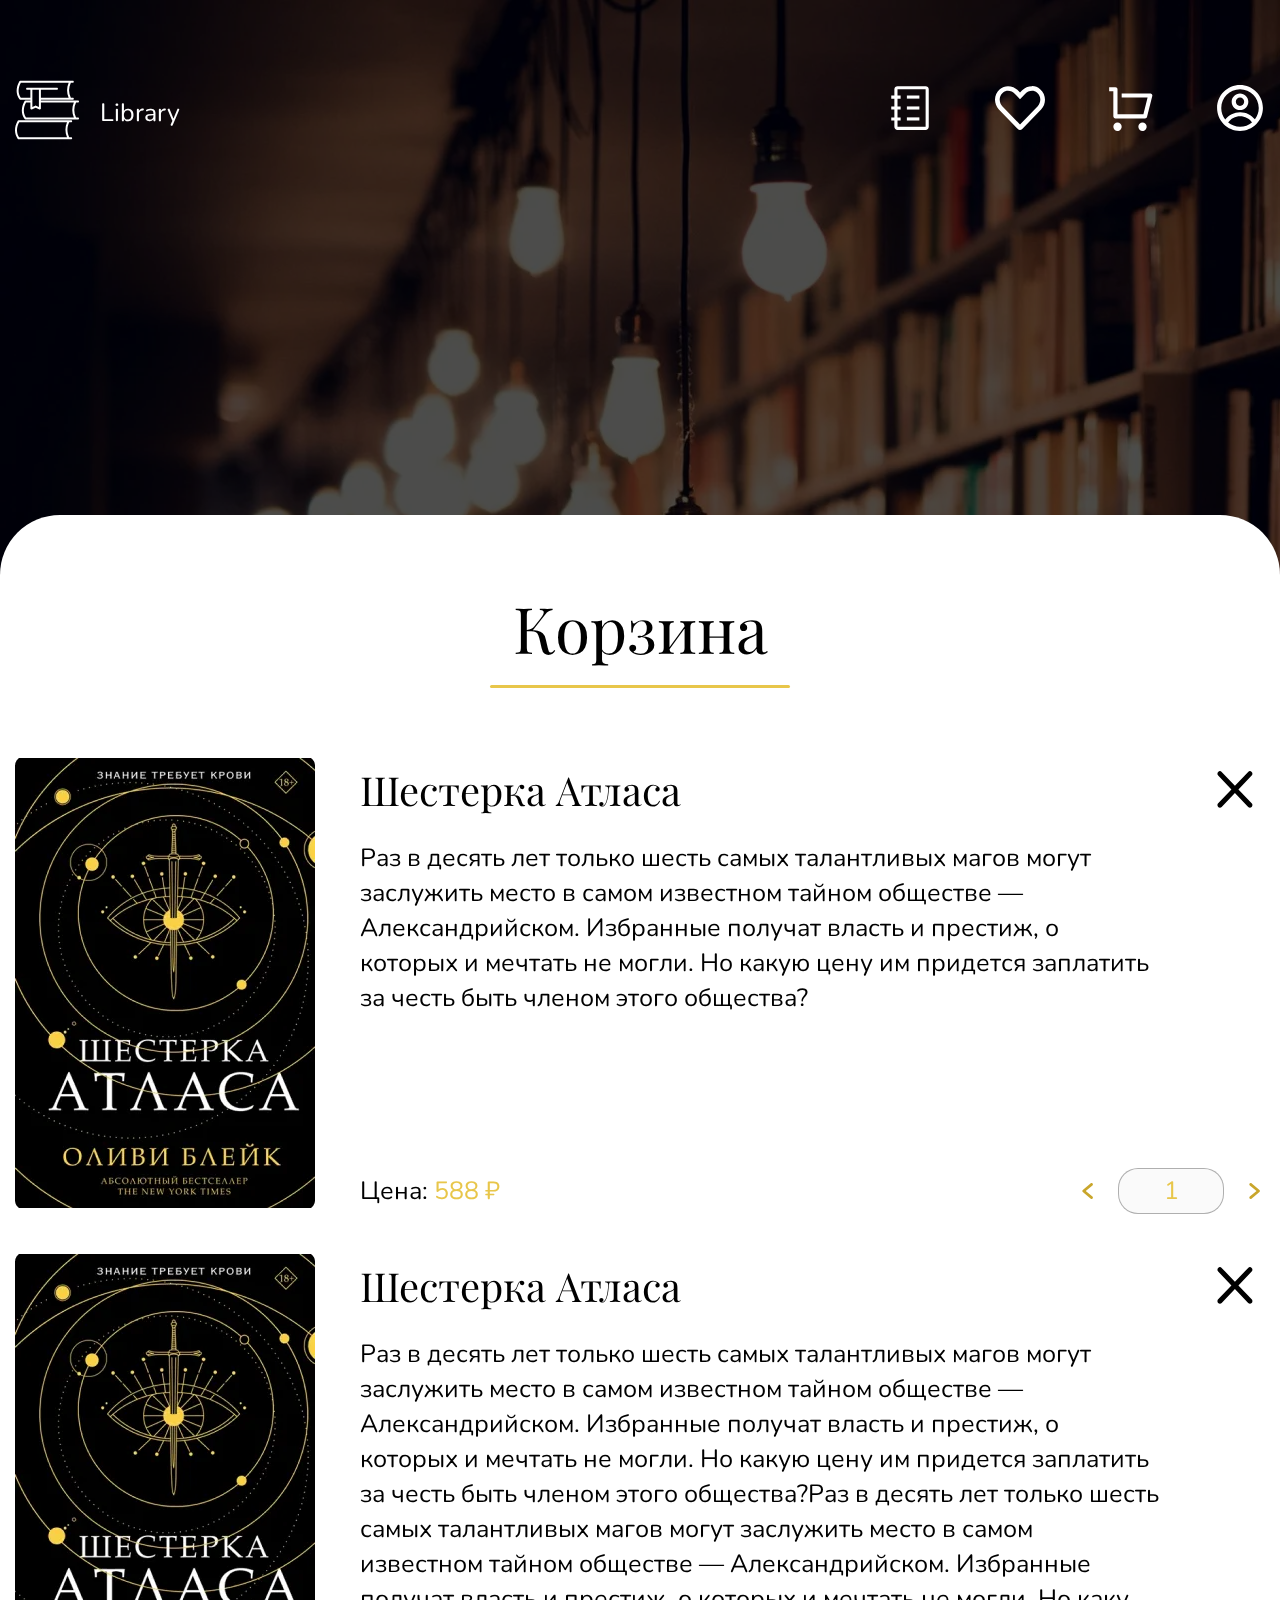
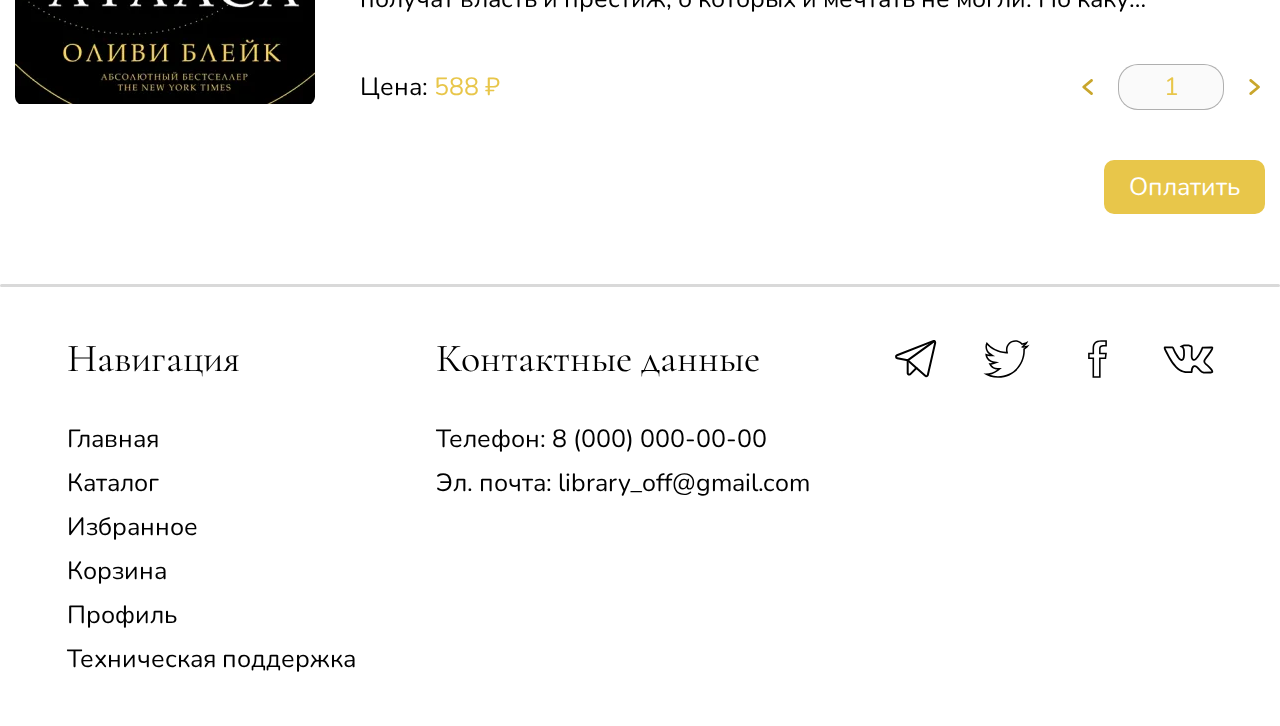
==== commit 344a557f: "done" ====
--- a/cart.html
+++ b/cart.html
@@ -5,11 +5,16 @@
   <meta name="viewport"
         content="width=device-width, user-scalable=no, initial-scale=1.0, maximum-scale=1.0, minimum-scale=1.0">
   <meta http-equiv="X-UA-Compatible" content="ie=edge">
-  <link rel="stylesheet" href="styles/global.css">
-  <link rel="stylesheet" href="styles/pages/cart.css">
-  <script src="scripts/quantity.js" defer></script>
-  <script src="scripts/input-element.js" defer></script>
-  <script src="scripts/popup.js" defer></script>
+  <link rel="preconnect" href="https://fonts.googleapis.com">
+  <link rel="preconnect" href="https://fonts.gstatic.com" crossorigin>
+  <link
+    href="https://fonts.googleapis.com/css2?family=Cormorant+Garamond&family=Nunito&family=Playfair+Display&display=swap"
+    rel="stylesheet">
+  <link rel="stylesheet" href="styles/global.min.css">
+  <link rel="stylesheet" href="styles/pages/cart.min.css">
+  <script src="scripts/quantity.min.js" defer></script>
+  <script src="scripts/input-element.min.js" defer></script>
+  <script src="scripts/popup.min.js" defer></script>
   <title>Библиотека - Корзина</title>
 </head>
 <body>
@@ -193,7 +198,10 @@
                 <div class="product-list-item">
                   <div class="product-list-item-img">
                     <a href="cart.html" title="Перейти на страницу продукта">
-                      <img src="assets/img/product1.png" alt="Фото продукта">
+                      <picture>
+                        <source srcset="assets/img/product1.webp" type="image/webp">
+                        <img src="assets/img/product1.png" alt="Фоновое изображение">
+                      </picture>
                     </a>
                   </div>
                   <div class="product-list-item-content">
@@ -214,9 +222,10 @@
                         могли. Но какую цену им придется заплатить за честь быть членом этого общества?</p>
                     </div>
                     <div class="product-list-item-content-footer">
-                      <div class="product-list-item-content-footer__price">Цена: <span>588 ₽</span></div>
+                      <div class="product-list-item-content-footer__price">Цена: <span id="price-1" data-price="588">588 ₽</span>
+                      </div>
                       <div class="product-list-item-content-footer__control">
-                        <div class="quantity" data-quantity>
+                        <div class="quantity" data-quantity data-quantity-price="price-1">
                           <button class="quantity-button _prev" type="button" title="Назад">
                             <svg width="50" height="50" viewBox="0 0 50 50" fill="none"
                                  xmlns="http://www.w3.org/2000/svg"
@@ -246,7 +255,10 @@
                 <div class="product-list-item">
                   <div class="product-list-item-img">
                     <a href="cart.html" title="Перейти на страницу продукта">
-                      <img src="assets/img/product1.png" alt="Фото продукта">
+                      <picture>
+                        <source srcset="assets/img/product1.webp" type="image/webp">
+                        <img src="assets/img/product1.png" alt="Фоновое изображение">
+                      </picture>
                     </a>
                   </div>
                   <div class="product-list-item-content">
@@ -279,9 +291,10 @@
                         могли. Но какую цену им придется заплатить за честь быть членом этого общества?</p>
                     </div>
                     <div class="product-list-item-content-footer">
-                      <div class="product-list-item-content-footer__price">Цена: <span>588 ₽</span></div>
+                      <div class="product-list-item-content-footer__price">Цена: <span id="price-2" data-price="588">588 ₽</span>
+                      </div>
                       <div class="product-list-item-content-footer__control">
-                        <div class="quantity" data-quantity>
+                        <div class="quantity" data-quantity data-quantity-price="price-2">
                           <button class="quantity-button _prev" type="button" title="Назад">
                             <svg width="50" height="50" viewBox="0 0 50 50" fill="none"
                                  xmlns="http://www.w3.org/2000/svg"
--- a/styles/global.min.css
+++ b/styles/global.min.css
@@ -0,0 +1 @@
+@import './var.min.css';@import './lib.min.css';@import './components/footer.min.css';@import './components/header.min.css';@import './components/burger-menu.min.css';body {--scrollbar-width: 17px;font-family: var(--primary-text-font-family);font-size: var(--primary-text-font-family);min-height: 100vh;overflow-x: hidden;}body._lock-scroll {padding-right: var(--scrollbar-width);overflow: hidden;}.wrapper {width: 100%;height: 100%;min-height: inherit;display: flex;flex-direction: column;}.responsive-background-image {position: fixed;top: 0;left: 0;z-index: -1;min-width: 100vw;min-height: 100vh;background-color: hsl(var(--base-default-color), 10%);}.responsive-background-image img {max-width: none;}.responsive-background-image:before {content: '';position: fixed;top: 0;left: 0;z-index: 1;width: 100%;height: 100%;background-color: hsla(var(--black-color-hsl), .70);}.page-content {display: flex;flex-direction: column;background-color: hsl(var(--white-color-hsl));border-radius: 60px 60px 0 0;}.page-content._margin-top {margin-top: 330px;}.page-content__wrapper {padding: 70px 0;}._translate-top .page-content__wrapper {margin-top: -150px;}._container {width: 100%;max-width: var(--container-max-width);margin: 0 auto;padding-left: var(--container-padding);padding-right: var(--container-padding);}._section {display: flex;flex-direction: column;align-items: center;}._section-title {display: flex;flex-direction: column;align-items: center;gap: 15px;font-family: var(--primary-title-font-family);font-size: var(--primary-title-font-size);margin-bottom: 70px;}._section-title:after {content: '';display: inline-block;width: 300px;height: 3px;border-radius: 100px;background-color: hsl(var(--primary-yellow-color-hsl));}._yellow-button {color: hsl(var(--white-color-hsl));background-color: hsl(var(--primary-yellow-color-hsl));border: none;cursor: pointer;padding: 10px 25px;font-size: var(--secondary-text-font-size);border-radius: var(--primary-border-radius);transition: background-color 100ms ease;}._yellow-button:focus {outline: var(--primary-white-outline);background-color: hsl(var(--base-primary-yellow-color), 50%);}._yellow-button:active {background-color: hsl(var(--base-primary-yellow-color), 45%);}._white-button {color: hsl(var(--black-color-hsl));background-color: hsl(var(--white-color-hsl));border: none;cursor: pointer;padding: 10px 25px;border-radius: var(--primary-border-radius);transition: background-color 100ms ease;}._white-button:focus {outline: var(--primary-yellow-outline);background-color: hsl(var(--base-default-color), 95%);}._white-button:active {background-color: hsl(var(--base-default-color), 90%);}._transparent-text-button {cursor: pointer;border: none;background-color: transparent;padding: 10px 25px;border-radius: var(--primary-border-radius);font-size: var(--secondary-text-font-size);transition: background-color 200ms ease;}._transparent-text-button:focus {background-color: hsla(var(--primary-yellow-color-hsl), .25);}@media screen and (min-width: 992px) {._transparent-text-button:hover {background-color: hsla(var(--primary-yellow-color-hsl), .25);}}._transparent-text-button:active {background-color: hsla(var(--primary-yellow-color-hsl), .6);}--- a/styles/pages/cart.min.css
+++ b/styles/pages/cart.min.css
@@ -0,0 +1 @@
+@import '../components/popup.min.css';@import '../components/form.min.css';@import '../components/quantity.min.css';@import '../components/product-list-item.min.css';@import '../components/input-element.min.css';@import '../components/checkbox-element.min.css';.cart-list {display: flex;flex-direction: column;gap: 40px;width: 100%;}.quantity input {font-size: var(--secondary-text-font-size);}.quantity-button svg {width: 40px;height: 40px;}.cart__button {width: 100%;text-align: right;margin-top: 50px;}